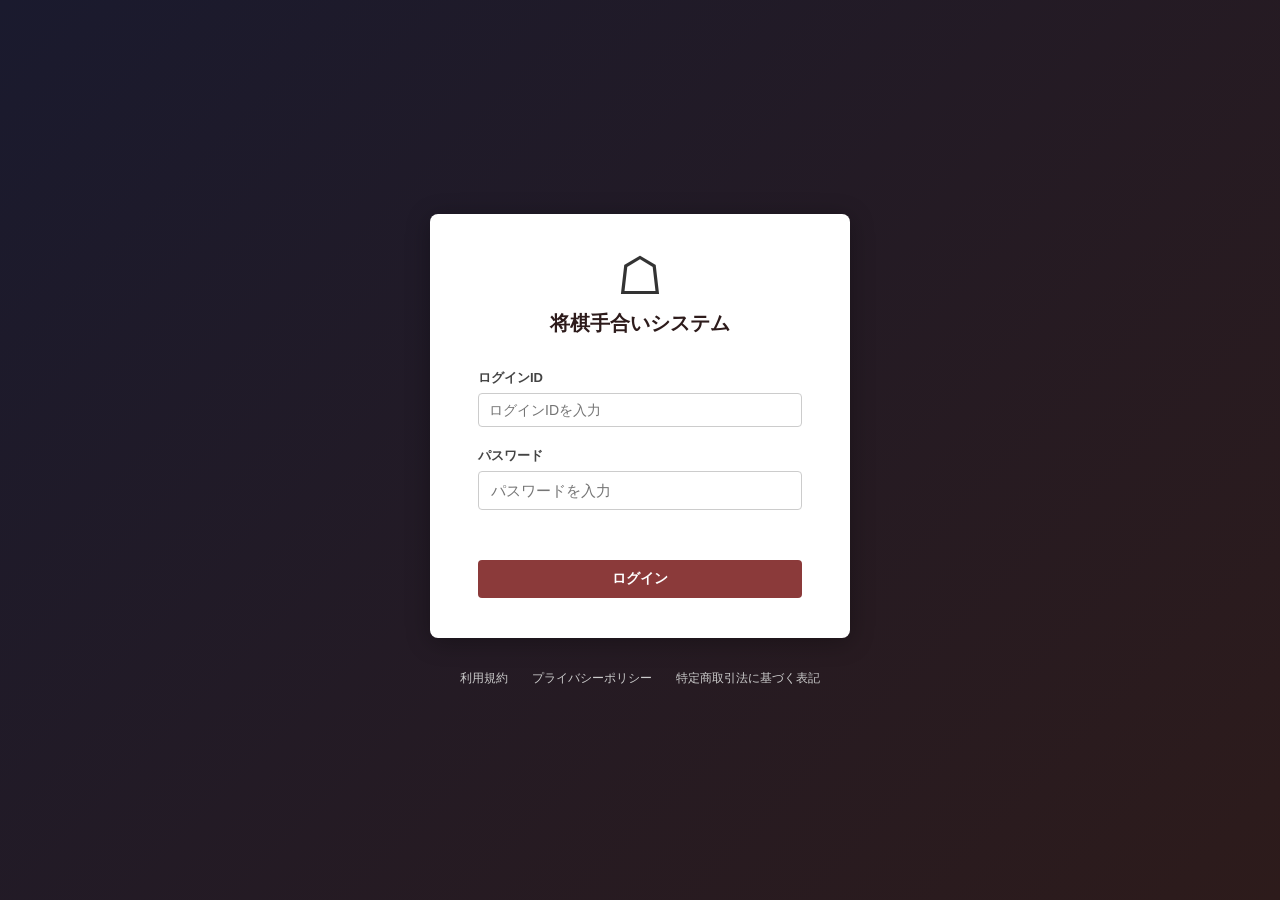
==== index.html @ 419b6762 "初回コミット: 将棋手合いシステム (GitHub Pages対応)" ====
<!DOCTYPE html>
<html lang="ja">
<head>
  <meta charset="UTF-8">
  <meta name="viewport" content="width=device-width, initial-scale=1.0">
  <title>ログイン | 将棋手合いシステム</title>
  <link rel="stylesheet" href="css/style.css">
</head>
<body class="login-page">
  <div class="login-container">
    <div class="login-logo">
      <div class="logo-icon">&#9750;</div>
      <h1>将棋手合いシステム</h1>
    </div>
    <form class="login-form" id="loginForm">
      <div class="form-group">
        <label for="loginId">ログインID</label>
        <input type="text" id="loginId" name="loginId" placeholder="ログインIDを入力" autocomplete="username" required>
      </div>
      <div class="form-group">
        <label for="password">パスワード</label>
        <input type="password" id="password" name="password" placeholder="パスワードを入力" autocomplete="current-password" required>
      </div>
      <div class="form-error" id="loginError"></div>
      <button type="submit" class="btn btn-primary btn-full">ログイン</button>
    </form>
  </div>
  <footer class="site-footer">
    <a href="terms.html">利用規約</a>
    <a href="privacy.html">プライバシーポリシー</a>
    <a href="law.html">特定商取引法に基づく表記</a>
  </footer>
  <script src="js/auth.js"></script>
</body>
</html>
---- css/style.css ----
/* ==================== Reset & Base ==================== */
*, *::before, *::after { box-sizing: border-box; margin: 0; padding: 0; }

body {
  font-family: "Hiragino Kaku Gothic ProN", "Meiryo", sans-serif;
  background: #f5f5f5;
  color: #333;
  min-height: 100vh;
}

a { color: #8b3a3a; text-decoration: none; }
a:hover { text-decoration: underline; }

/* ==================== Login ==================== */
.login-page {
  display: flex;
  flex-direction: column;
  align-items: center;
  justify-content: center;
  min-height: 100vh;
  background: linear-gradient(135deg, #1a1a2e 0%, #2d1b1b 100%);
}

.login-container {
  background: #fff;
  border-radius: 8px;
  padding: 40px 48px;
  width: 100%;
  max-width: 420px;
  box-shadow: 0 4px 24px rgba(0,0,0,0.3);
}

.login-logo {
  text-align: center;
  margin-bottom: 32px;
}

.logo-icon {
  font-size: 48px;
  line-height: 1;
  margin-bottom: 8px;
}

.login-logo h1 {
  font-size: 20px;
  font-weight: bold;
  color: #2d1b1b;
}

.login-form .form-group {
  margin-bottom: 20px;
}

.login-form label {
  display: block;
  font-size: 14px;
  font-weight: bold;
  margin-bottom: 6px;
  color: #444;
}

.login-form input[type="text"],
.login-form input[type="password"] {
  width: 100%;
  padding: 10px 12px;
  border: 1px solid #ccc;
  border-radius: 4px;
  font-size: 15px;
  transition: border-color 0.2s;
}

.login-form input:focus {
  outline: none;
  border-color: #8b3a3a;
  box-shadow: 0 0 0 2px rgba(139,58,58,0.15);
}

.form-error {
  color: #c0392b;
  font-size: 13px;
  margin-bottom: 12px;
  min-height: 18px;
}

.site-footer {
  margin-top: 32px;
  display: flex;
  gap: 24px;
  font-size: 12px;
}

.site-footer a { color: #ccc; }
.site-footer a:hover { color: #fff; }

/* ==================== Buttons ==================== */
.btn {
  display: inline-flex;
  align-items: center;
  justify-content: center;
  gap: 6px;
  padding: 10px 20px;
  border: none;
  border-radius: 4px;
  font-size: 14px;
  font-weight: bold;
  cursor: pointer;
  transition: background 0.2s, opacity 0.2s;
}

.btn-primary { background: #8b3a3a; color: #fff; }
.btn-primary:hover { background: #a04444; }
.btn-secondary { background: #555; color: #fff; }
.btn-secondary:hover { background: #444; }
.btn-success { background: #2e7d32; color: #fff; }
.btn-success:hover { background: #388e3c; }
.btn-danger { background: #c0392b; color: #fff; }
.btn-danger:hover { background: #d44; }
.btn-outline { background: transparent; border: 1px solid #8b3a3a; color: #8b3a3a; }
.btn-outline:hover { background: #8b3a3a; color: #fff; }
.btn-sm { padding: 6px 12px; font-size: 13px; }
.btn-full { width: 100%; }

/* ==================== App Layout ==================== */
.app-wrapper { display: flex; min-height: 100vh; }

.sidebar {
  width: 220px;
  min-width: 220px;
  background: #2d1b1b;
  color: #fff;
  display: flex;
  flex-direction: column;
  position: fixed;
  top: 0; left: 0; bottom: 0;
  z-index: 100;
}

.sidebar-logo {
  padding: 24px 20px 20px;
  border-bottom: 1px solid rgba(255,255,255,0.1);
  text-align: center;
}

.sidebar-logo .logo-icon { font-size: 32px; }
.sidebar-logo h2 { font-size: 14px; margin-top: 4px; line-height: 1.4; }

.sidebar-nav { flex: 1; padding: 16px 0; }

.sidebar-nav a {
  display: flex;
  align-items: center;
  gap: 10px;
  padding: 12px 20px;
  color: rgba(255,255,255,0.8);
  font-size: 14px;
  transition: background 0.15s;
}

.sidebar-nav a:hover,
.sidebar-nav a.active {
  background: rgba(255,255,255,0.1);
  color: #fff;
  text-decoration: none;
}

.sidebar-nav a .nav-icon { font-size: 18px; }

.sidebar-footer {
  padding: 16px 20px;
  border-top: 1px solid rgba(255,255,255,0.1);
  font-size: 13px;
  color: rgba(255,255,255,0.6);
}

.sidebar-footer a { color: rgba(255,255,255,0.6); }
.sidebar-footer a:hover { color: #fff; }

.main-content {
  margin-left: 220px;
  flex: 1;
  display: flex;
  flex-direction: column;
}

.topbar {
  background: #fff;
  border-bottom: 1px solid #ddd;
  padding: 0 32px;
  height: 56px;
  display: flex;
  align-items: center;
  justify-content: space-between;
}

.topbar-title { font-size: 18px; font-weight: bold; color: #2d1b1b; }

.topbar-user {
  display: flex;
  align-items: center;
  gap: 12px;
  font-size: 14px;
}

.page-body { padding: 32px; }

/* ==================== Cards ==================== */
.card {
  background: #fff;
  border-radius: 8px;
  box-shadow: 0 1px 4px rgba(0,0,0,0.1);
  padding: 24px;
  margin-bottom: 24px;
}

.card-title {
  font-size: 16px;
  font-weight: bold;
  color: #2d1b1b;
  margin-bottom: 16px;
  padding-bottom: 12px;
  border-bottom: 2px solid #8b3a3a;
}

/* ==================== Stats Grid ==================== */
.stats-grid {
  display: grid;
  grid-template-columns: repeat(auto-fit, minmax(180px, 1fr));
  gap: 16px;
  margin-bottom: 24px;
}

.stat-card {
  background: #fff;
  border-radius: 8px;
  padding: 20px;
  box-shadow: 0 1px 4px rgba(0,0,0,0.1);
  text-align: center;
  border-left: 4px solid #8b3a3a;
}

.stat-number { font-size: 36px; font-weight: bold; color: #8b3a3a; }
.stat-label { font-size: 13px; color: #666; margin-top: 4px; }

/* ==================== Table ==================== */
.table-wrapper { overflow-x: auto; }

table {
  width: 100%;
  border-collapse: collapse;
  font-size: 14px;
}

thead th {
  background: #2d1b1b;
  color: #fff;
  padding: 10px 14px;
  text-align: left;
  font-weight: bold;
}

tbody tr { border-bottom: 1px solid #eee; }
tbody tr:hover { background: #fdf6f6; }
tbody td { padding: 10px 14px; }

/* ==================== Badges ==================== */
.badge {
  display: inline-block;
  padding: 2px 8px;
  border-radius: 12px;
  font-size: 12px;
  font-weight: bold;
}

.badge-black { background: #333; color: #fff; }
.badge-white { background: #e8e8e8; color: #333; border: 1px solid #ccc; }
.badge-draw { background: #f0a500; color: #fff; }
.badge-pending { background: #1565c0; color: #fff; }
.badge-done { background: #2e7d32; color: #fff; }

/* ==================== Forms ==================== */
.form-row {
  display: grid;
  grid-template-columns: 1fr 1fr;
  gap: 16px;
}

.form-group { margin-bottom: 16px; }

.form-group label {
  display: block;
  font-size: 13px;
  font-weight: bold;
  margin-bottom: 6px;
  color: #444;
}

.form-group input[type="text"],
.form-group input[type="date"],
.form-group input[type="number"],
.form-group select,
.form-group textarea {
  width: 100%;
  padding: 8px 10px;
  border: 1px solid #ccc;
  border-radius: 4px;
  font-size: 14px;
  font-family: inherit;
}

.form-group input:focus,
.form-group select:focus,
.form-group textarea:focus {
  outline: none;
  border-color: #8b3a3a;
  box-shadow: 0 0 0 2px rgba(139,58,58,0.15);
}

.form-actions {
  display: flex;
  gap: 10px;
  justify-content: flex-end;
  margin-top: 8px;
}

/* ==================== Modal ==================== */
.modal-overlay {
  display: none;
  position: fixed;
  inset: 0;
  background: rgba(0,0,0,0.5);
  z-index: 200;
  align-items: center;
  justify-content: center;
}

.modal-overlay.open { display: flex; }

.modal {
  background: #fff;
  border-radius: 8px;
  padding: 32px;
  width: 100%;
  max-width: 540px;
  max-height: 90vh;
  overflow-y: auto;
  box-shadow: 0 8px 32px rgba(0,0,0,0.3);
}

.modal-title {
  font-size: 18px;
  font-weight: bold;
  color: #2d1b1b;
  margin-bottom: 24px;
  padding-bottom: 12px;
  border-bottom: 2px solid #8b3a3a;
}

/* ==================== Section header ==================== */
.section-header {
  display: flex;
  align-items: center;
  justify-content: space-between;
  margin-bottom: 16px;
}

.section-header h2 { font-size: 18px; color: #2d1b1b; }

/* ==================== Empty state ==================== */
.empty-state {
  text-align: center;
  padding: 48px 24px;
  color: #999;
}

.empty-state .empty-icon { font-size: 48px; margin-bottom: 12px; }

/* ==================== Responsive ==================== */
@media (max-width: 768px) {
  .sidebar { width: 60px; min-width: 60px; }
  .sidebar-logo h2,
  .sidebar-nav a span:not(.nav-icon),
  .sidebar-footer { display: none; }
  .sidebar-logo { padding: 16px 8px; }
  .sidebar-nav a { justify-content: center; padding: 14px; }
  .main-content { margin-left: 60px; }
  .form-row { grid-template-columns: 1fr; }
  .page-body { padding: 16px; }
}
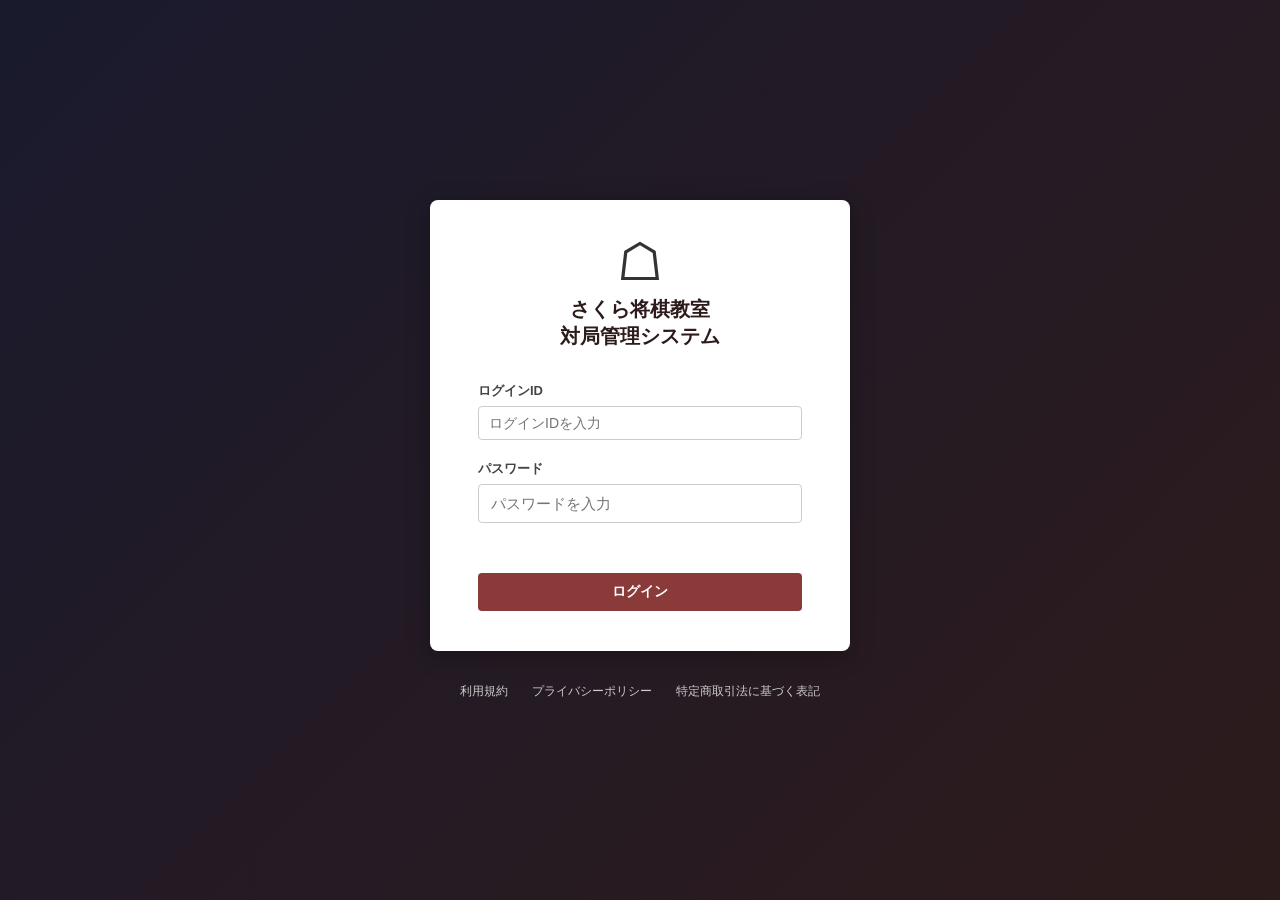
==== commit 1daac8c0: "実データ反映: さくら将棋教室30名・手合い機能追加・システム名更新" ====
--- a/index.html
+++ b/index.html
@@ -3,14 +3,14 @@
 <head>
   <meta charset="UTF-8">
   <meta name="viewport" content="width=device-width, initial-scale=1.0">
-  <title>ログイン | 将棋手合いシステム</title>
+  <title>ログイン | さくら将棋教室 対局管理システム</title>
   <link rel="stylesheet" href="css/style.css">
 </head>
 <body class="login-page">
   <div class="login-container">
     <div class="login-logo">
       <div class="logo-icon">&#9750;</div>
-      <h1>将棋手合いシステム</h1>
+      <h1>さくら将棋教室<br>対局管理システム</h1>
     </div>
     <form class="login-form" id="loginForm">
       <div class="form-group">
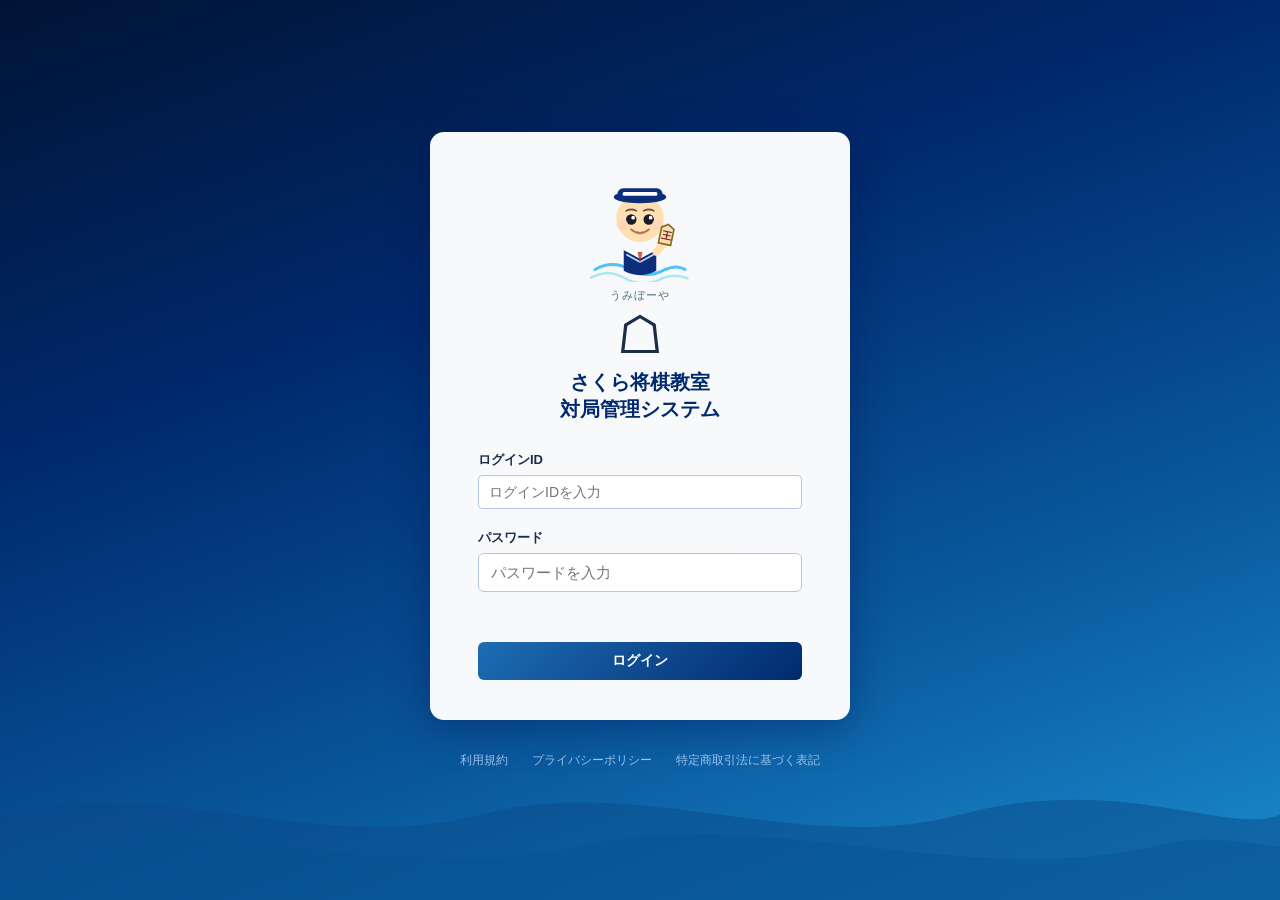
==== commit 67f0158f: "デザイン刷新: サムライブルー海テーマ・うみぼーやマスコット・勝敗データリセット" ====
--- a/index.html
+++ b/index.html
@@ -9,6 +9,35 @@
 <body class="login-page">
   <div class="login-container">
     <div class="login-logo">
+      <div style="margin-bottom:10px">
+        <svg width="100" height="110" viewBox="0 0 80 88" xmlns="http://www.w3.org/2000/svg">
+          <path d="M4,78 Q18,70 32,78 Q46,86 60,78 Q70,74 76,78" stroke="#4fc3f7" stroke-width="2.5" fill="none" stroke-linecap="round"/>
+          <path d="M0,85 Q14,77 28,85 Q42,93 58,85 Q68,81 78,85" stroke="#90e0ef" stroke-width="2" fill="none" stroke-linecap="round" opacity="0.7"/>
+          <path d="M27,61 L40,69 L53,61 L53,79 Q40,86 27,79 Z" fill="#0d2e7a"/>
+          <path d="M27,61 L40,68 L53,61" stroke="#fff" stroke-width="2.5" fill="none"/>
+          <path d="M29,66 L40,72 L51,66" stroke="#b8d4ff" stroke-width="1.5" fill="none"/>
+          <path d="M38,64 L40,73 L42,64" fill="#cc2200" opacity="0.75"/>
+          <circle cx="40" cy="37" r="19" fill="#ffe0b2"/>
+          <ellipse cx="40" cy="20" rx="21" ry="5" fill="#0d2e7a"/>
+          <rect x="22" y="13" width="36" height="9" rx="4.5" fill="#0d2e7a"/>
+          <rect x="26" y="16" width="28" height="3" rx="1.5" fill="#ffffff"/>
+          <circle cx="33" cy="38" r="4.2" fill="#1a1a2e"/>
+          <circle cx="47" cy="38" r="4.2" fill="#1a1a2e"/>
+          <circle cx="34.5" cy="36.5" r="1.5" fill="#fff"/>
+          <circle cx="48.5" cy="36.5" r="1.5" fill="#fff"/>
+          <path d="M29,31 Q33,29 37,31" stroke="#795548" stroke-width="1.4" fill="none" stroke-linecap="round"/>
+          <path d="M43,31 Q47,29 51,31" stroke="#795548" stroke-width="1.4" fill="none" stroke-linecap="round"/>
+          <path d="M33,46 Q40,52 47,46" stroke="#bf7550" stroke-width="1.8" fill="none" stroke-linecap="round"/>
+          <circle cx="26" cy="42" r="4.5" fill="#ffccbc" opacity="0.5"/>
+          <circle cx="54" cy="42" r="4.5" fill="#ffccbc" opacity="0.5"/>
+          <line x1="53" y1="64" x2="63" y2="53" stroke="#ffe0b2" stroke-width="6" stroke-linecap="round"/>
+          <g transform="translate(58,41) rotate(12)">
+            <polygon points="5,0 10,3 10,16 0,16 0,3" fill="#f5deb3" stroke="#8b6914" stroke-width="1.3"/>
+            <text x="5" y="12" font-size="8" text-anchor="middle" fill="#7a1a1a" font-weight="bold" font-family="serif">王</text>
+          </g>
+        </svg>
+        <div style="font-size:11px;color:#546e7a;margin-top:2px;letter-spacing:1px">うみぼーや</div>
+      </div>
       <div class="logo-icon">&#9750;</div>
       <h1>さくら将棋教室<br>対局管理システム</h1>
     </div>
--- a/css/style.css
+++ b/css/style.css
@@ -1,14 +1,14 @@
-/* ==================== Reset & Base ==================== */
+/* ==================== Samurai Blue Ocean Theme ==================== */
 *, *::before, *::after { box-sizing: border-box; margin: 0; padding: 0; }
 
 body {
   font-family: "Hiragino Kaku Gothic ProN", "Meiryo", sans-serif;
-  background: #f5f5f5;
-  color: #333;
+  background: #e8f4ff;
+  color: #1a2e4a;
   min-height: 100vh;
 }
 
-a { color: #8b3a3a; text-decoration: none; }
+a { color: #1565c0; text-decoration: none; }
 a:hover { text-decoration: underline; }
 
 /* ==================== Login ==================== */
@@ -18,21 +18,34 @@
   align-items: center;
   justify-content: center;
   min-height: 100vh;
-  background: linear-gradient(135deg, #1a1a2e 0%, #2d1b1b 100%);
+  background: linear-gradient(160deg, #001435 0%, #002a6e 35%, #0a5a9e 70%, #1a8ccc 100%);
+  position: relative;
+  overflow: hidden;
+}
+
+.login-page::before {
+  content: '';
+  position: absolute;
+  bottom: 0; left: 0; right: 0;
+  height: 160px;
+  background: url("data:image/svg+xml,%3Csvg xmlns='http://www.w3.org/2000/svg' viewBox='0 0 1200 160'%3E%3Cpath d='M0,80 C150,40 300,120 450,80 C600,40 750,120 900,80 C1050,40 1150,100 1200,80 L1200,160 L0,160 Z' fill='%230a4a8a' opacity='0.5'/%3E%3Cpath d='M0,110 C180,70 360,150 540,110 C720,70 900,150 1080,110 C1130,96 1170,108 1200,110 L1200,160 L0,160 Z' fill='%23065090' opacity='0.4'/%3E%3C/svg%3E") no-repeat bottom;
+  background-size: cover;
 }
 
 .login-container {
-  background: #fff;
-  border-radius: 8px;
+  background: rgba(255,255,255,0.97);
+  border-radius: 14px;
   padding: 40px 48px;
   width: 100%;
   max-width: 420px;
-  box-shadow: 0 4px 24px rgba(0,0,0,0.3);
+  box-shadow: 0 8px 40px rgba(0,20,80,0.4);
+  position: relative;
+  z-index: 1;
 }
 
 .login-logo {
   text-align: center;
-  margin-bottom: 32px;
+  margin-bottom: 28px;
 }
 
 .logo-icon {
@@ -44,7 +57,7 @@
 .login-logo h1 {
   font-size: 20px;
   font-weight: bold;
-  color: #2d1b1b;
+  color: #012a6e;
 }
 
 .login-form .form-group {
@@ -56,23 +69,23 @@
   font-size: 14px;
   font-weight: bold;
   margin-bottom: 6px;
-  color: #444;
+  color: #1a2e4a;
 }
 
 .login-form input[type="text"],
 .login-form input[type="password"] {
   width: 100%;
   padding: 10px 12px;
-  border: 1px solid #ccc;
-  border-radius: 4px;
+  border: 1px solid #b0c8e8;
+  border-radius: 6px;
   font-size: 15px;
   transition: border-color 0.2s;
 }
 
 .login-form input:focus {
   outline: none;
-  border-color: #8b3a3a;
-  box-shadow: 0 0 0 2px rgba(139,58,58,0.15);
+  border-color: #1565c0;
+  box-shadow: 0 0 0 3px rgba(21,101,192,0.15);
 }
 
 .form-error {
@@ -87,9 +100,11 @@
   display: flex;
   gap: 24px;
   font-size: 12px;
-}
-
-.site-footer a { color: #ccc; }
+  position: relative;
+  z-index: 1;
+}
+
+.site-footer a { color: rgba(190,220,255,0.8); }
 .site-footer a:hover { color: #fff; }
 
 /* ==================== Buttons ==================== */
@@ -100,23 +115,24 @@
   gap: 6px;
   padding: 10px 20px;
   border: none;
-  border-radius: 4px;
+  border-radius: 6px;
   font-size: 14px;
   font-weight: bold;
   cursor: pointer;
-  transition: background 0.2s, opacity 0.2s;
-}
-
-.btn-primary { background: #8b3a3a; color: #fff; }
-.btn-primary:hover { background: #a04444; }
-.btn-secondary { background: #555; color: #fff; }
-.btn-secondary:hover { background: #444; }
-.btn-success { background: #2e7d32; color: #fff; }
+  transition: background 0.2s, opacity 0.2s, transform 0.1s;
+}
+.btn:active { transform: translateY(1px); }
+
+.btn-primary { background: linear-gradient(135deg, #1e6db5, #012a6e); color: #fff; }
+.btn-primary:hover { background: linear-gradient(135deg, #2a80cc, #01408a); }
+.btn-secondary { background: #546e7a; color: #fff; }
+.btn-secondary:hover { background: #455a64; }
+.btn-success { background: linear-gradient(135deg, #2e7d32, #1b5e20); color: #fff; }
 .btn-success:hover { background: #388e3c; }
 .btn-danger { background: #c0392b; color: #fff; }
 .btn-danger:hover { background: #d44; }
-.btn-outline { background: transparent; border: 1px solid #8b3a3a; color: #8b3a3a; }
-.btn-outline:hover { background: #8b3a3a; color: #fff; }
+.btn-outline { background: transparent; border: 1.5px solid #1565c0; color: #1565c0; }
+.btn-outline:hover { background: #1565c0; color: #fff; }
 .btn-sm { padding: 6px 12px; font-size: 13px; }
 .btn-full { width: 100%; }
 
@@ -126,53 +142,76 @@
 .sidebar {
   width: 220px;
   min-width: 220px;
-  background: #2d1b1b;
+  background: linear-gradient(180deg, #001435 0%, #012a6e 55%, #013a85 100%);
   color: #fff;
   display: flex;
   flex-direction: column;
   position: fixed;
   top: 0; left: 0; bottom: 0;
   z-index: 100;
+  box-shadow: 3px 0 20px rgba(0,15,60,0.4);
+  overflow: hidden;
+}
+
+/* Wave deco at sidebar bottom */
+.sidebar::after {
+  content: '';
+  position: absolute;
+  bottom: 44px; left: 0; right: 0;
+  height: 44px;
+  background: url("data:image/svg+xml,%3Csvg xmlns='http://www.w3.org/2000/svg' viewBox='0 0 220 44'%3E%3Cpath d='M0,22 C36,6 72,38 110,22 C148,6 184,38 220,22 L220,44 L0,44 Z' fill='%230a50a0' opacity='0.45'/%3E%3Cpath d='M0,30 C30,14 70,46 110,30 C150,14 190,46 220,30 L220,44 L0,44 Z' fill='%230060b8' opacity='0.3'/%3E%3C/svg%3E") no-repeat bottom;
+  pointer-events: none;
 }
 
 .sidebar-logo {
-  padding: 24px 20px 20px;
-  border-bottom: 1px solid rgba(255,255,255,0.1);
+  padding: 20px 16px 14px;
+  border-bottom: 1px solid rgba(100,170,255,0.15);
   text-align: center;
 }
 
-.sidebar-logo .logo-icon { font-size: 32px; }
-.sidebar-logo h2 { font-size: 14px; margin-top: 4px; line-height: 1.4; }
-
-.sidebar-nav { flex: 1; padding: 16px 0; }
+.sidebar-logo .logo-icon { font-size: 28px; }
+.sidebar-logo h2 { font-size: 13px; margin-top: 4px; line-height: 1.4; color: #b8d8ff; }
+
+/* Mascot */
+.sidebar-mascot {
+  padding: 10px 0 6px;
+  text-align: center;
+  border-bottom: 1px solid rgba(100,170,255,0.1);
+}
+
+.sidebar-nav { flex: 1; padding: 8px 0; overflow-y: auto; }
 
 .sidebar-nav a {
   display: flex;
   align-items: center;
   gap: 10px;
-  padding: 12px 20px;
-  color: rgba(255,255,255,0.8);
+  padding: 11px 20px;
+  color: rgba(180,215,255,0.82);
   font-size: 14px;
-  transition: background 0.15s;
-}
-
-.sidebar-nav a:hover,
+  transition: background 0.15s, color 0.15s;
+}
+
+.sidebar-nav a:hover { background: rgba(100,170,255,0.12); color: #fff; text-decoration: none; }
+
 .sidebar-nav a.active {
-  background: rgba(255,255,255,0.1);
+  background: rgba(79,195,247,0.14);
   color: #fff;
+  border-left: 3px solid #4fc3f7;
   text-decoration: none;
 }
 
 .sidebar-nav a .nav-icon { font-size: 18px; }
 
 .sidebar-footer {
-  padding: 16px 20px;
-  border-top: 1px solid rgba(255,255,255,0.1);
+  padding: 13px 20px;
+  border-top: 1px solid rgba(100,170,255,0.1);
   font-size: 13px;
-  color: rgba(255,255,255,0.6);
-}
-
-.sidebar-footer a { color: rgba(255,255,255,0.6); }
+  color: rgba(180,215,255,0.6);
+  position: relative;
+  z-index: 1;
+}
+
+.sidebar-footer a { color: rgba(180,215,255,0.6); }
 .sidebar-footer a:hover { color: #fff; }
 
 .main-content {
@@ -183,42 +222,45 @@
 }
 
 .topbar {
-  background: #fff;
-  border-bottom: 1px solid #ddd;
+  background: linear-gradient(135deg, #1565c0 0%, #0d47a1 100%);
+  border-bottom: none;
   padding: 0 32px;
   height: 56px;
   display: flex;
   align-items: center;
   justify-content: space-between;
-}
-
-.topbar-title { font-size: 18px; font-weight: bold; color: #2d1b1b; }
+  box-shadow: 0 2px 10px rgba(0,30,100,0.25);
+}
+
+.topbar-title { font-size: 18px; font-weight: bold; color: #fff; }
 
 .topbar-user {
   display: flex;
   align-items: center;
   gap: 12px;
   font-size: 14px;
-}
-
-.page-body { padding: 32px; }
+  color: rgba(200,225,255,0.9);
+}
+
+.page-body { padding: 28px 32px; }
 
 /* ==================== Cards ==================== */
 .card {
   background: #fff;
-  border-radius: 8px;
-  box-shadow: 0 1px 4px rgba(0,0,0,0.1);
+  border-radius: 10px;
+  box-shadow: 0 2px 10px rgba(0,30,100,0.08);
   padding: 24px;
   margin-bottom: 24px;
+  border-top: 3px solid #1565c0;
 }
 
 .card-title {
   font-size: 16px;
   font-weight: bold;
-  color: #2d1b1b;
+  color: #012a6e;
   margin-bottom: 16px;
   padding-bottom: 12px;
-  border-bottom: 2px solid #8b3a3a;
+  border-bottom: 2px solid #4fc3f7;
 }
 
 /* ==================== Stats Grid ==================== */
@@ -230,36 +272,32 @@
 }
 
 .stat-card {
-  background: #fff;
-  border-radius: 8px;
+  background: linear-gradient(135deg, #fff 0%, #f0f8ff 100%);
+  border-radius: 10px;
   padding: 20px;
-  box-shadow: 0 1px 4px rgba(0,0,0,0.1);
+  box-shadow: 0 2px 8px rgba(0,30,100,0.08);
   text-align: center;
-  border-left: 4px solid #8b3a3a;
-}
-
-.stat-number { font-size: 36px; font-weight: bold; color: #8b3a3a; }
-.stat-label { font-size: 13px; color: #666; margin-top: 4px; }
+  border-left: 4px solid #1565c0;
+}
+
+.stat-number { font-size: 36px; font-weight: bold; color: #1565c0; }
+.stat-label { font-size: 13px; color: #546e7a; margin-top: 4px; }
 
 /* ==================== Table ==================== */
 .table-wrapper { overflow-x: auto; }
 
-table {
-  width: 100%;
-  border-collapse: collapse;
-  font-size: 14px;
-}
+table { width: 100%; border-collapse: collapse; font-size: 14px; }
 
 thead th {
-  background: #2d1b1b;
+  background: linear-gradient(135deg, #1565c0, #0d47a1);
   color: #fff;
   padding: 10px 14px;
   text-align: left;
   font-weight: bold;
 }
 
-tbody tr { border-bottom: 1px solid #eee; }
-tbody tr:hover { background: #fdf6f6; }
+tbody tr { border-bottom: 1px solid #deeaff; }
+tbody tr:hover { background: #f0f7ff; }
 tbody td { padding: 10px 14px; }
 
 /* ==================== Badges ==================== */
@@ -271,19 +309,14 @@
   font-weight: bold;
 }
 
-.badge-black { background: #333; color: #fff; }
-.badge-white { background: #e8e8e8; color: #333; border: 1px solid #ccc; }
-.badge-draw { background: #f0a500; color: #fff; }
-.badge-pending { background: #1565c0; color: #fff; }
-.badge-done { background: #2e7d32; color: #fff; }
+.badge-black { background: #1a2e4a; color: #fff; }
+.badge-white { background: #e3eeff; color: #1a2e4a; border: 1px solid #9db8e8; }
+.badge-draw  { background: #f0a500; color: #fff; }
+.badge-pending { background: #0288d1; color: #fff; }
+.badge-done    { background: #2e7d32; color: #fff; }
 
 /* ==================== Forms ==================== */
-.form-row {
-  display: grid;
-  grid-template-columns: 1fr 1fr;
-  gap: 16px;
-}
-
+.form-row { display: grid; grid-template-columns: 1fr 1fr; gap: 16px; }
 .form-group { margin-bottom: 16px; }
 
 .form-group label {
@@ -291,7 +324,7 @@
   font-size: 13px;
   font-weight: bold;
   margin-bottom: 6px;
-  color: #444;
+  color: #1a2e4a;
 }
 
 .form-group input[type="text"],
@@ -301,7 +334,7 @@
 .form-group textarea {
   width: 100%;
   padding: 8px 10px;
-  border: 1px solid #ccc;
+  border: 1px solid #b0c8e8;
   border-radius: 4px;
   font-size: 14px;
   font-family: inherit;
@@ -311,48 +344,42 @@
 .form-group select:focus,
 .form-group textarea:focus {
   outline: none;
-  border-color: #8b3a3a;
-  box-shadow: 0 0 0 2px rgba(139,58,58,0.15);
-}
-
-.form-actions {
-  display: flex;
-  gap: 10px;
-  justify-content: flex-end;
-  margin-top: 8px;
-}
+  border-color: #1565c0;
+  box-shadow: 0 0 0 2px rgba(21,101,192,0.15);
+}
+
+.form-actions { display: flex; gap: 10px; justify-content: flex-end; margin-top: 8px; }
 
 /* ==================== Modal ==================== */
 .modal-overlay {
   display: none;
   position: fixed;
   inset: 0;
-  background: rgba(0,0,0,0.5);
+  background: rgba(0,15,60,0.6);
   z-index: 200;
   align-items: center;
   justify-content: center;
 }
-
 .modal-overlay.open { display: flex; }
 
 .modal {
   background: #fff;
-  border-radius: 8px;
+  border-radius: 12px;
   padding: 32px;
   width: 100%;
   max-width: 540px;
   max-height: 90vh;
   overflow-y: auto;
-  box-shadow: 0 8px 32px rgba(0,0,0,0.3);
+  box-shadow: 0 8px 40px rgba(0,20,80,0.35);
 }
 
 .modal-title {
   font-size: 18px;
   font-weight: bold;
-  color: #2d1b1b;
+  color: #012a6e;
   margin-bottom: 24px;
   padding-bottom: 12px;
-  border-bottom: 2px solid #8b3a3a;
+  border-bottom: 2px solid #4fc3f7;
 }
 
 /* ==================== Section header ==================== */
@@ -362,22 +389,17 @@
   justify-content: space-between;
   margin-bottom: 16px;
 }
-
-.section-header h2 { font-size: 18px; color: #2d1b1b; }
+.section-header h2 { font-size: 18px; color: #012a6e; }
 
 /* ==================== Empty state ==================== */
-.empty-state {
-  text-align: center;
-  padding: 48px 24px;
-  color: #999;
-}
-
+.empty-state { text-align: center; padding: 48px 24px; color: #78909c; }
 .empty-state .empty-icon { font-size: 48px; margin-bottom: 12px; }
 
 /* ==================== Responsive ==================== */
 @media (max-width: 768px) {
   .sidebar { width: 60px; min-width: 60px; }
   .sidebar-logo h2,
+  .sidebar-mascot,
   .sidebar-nav a span:not(.nav-icon),
   .sidebar-footer { display: none; }
   .sidebar-logo { padding: 16px 8px; }
